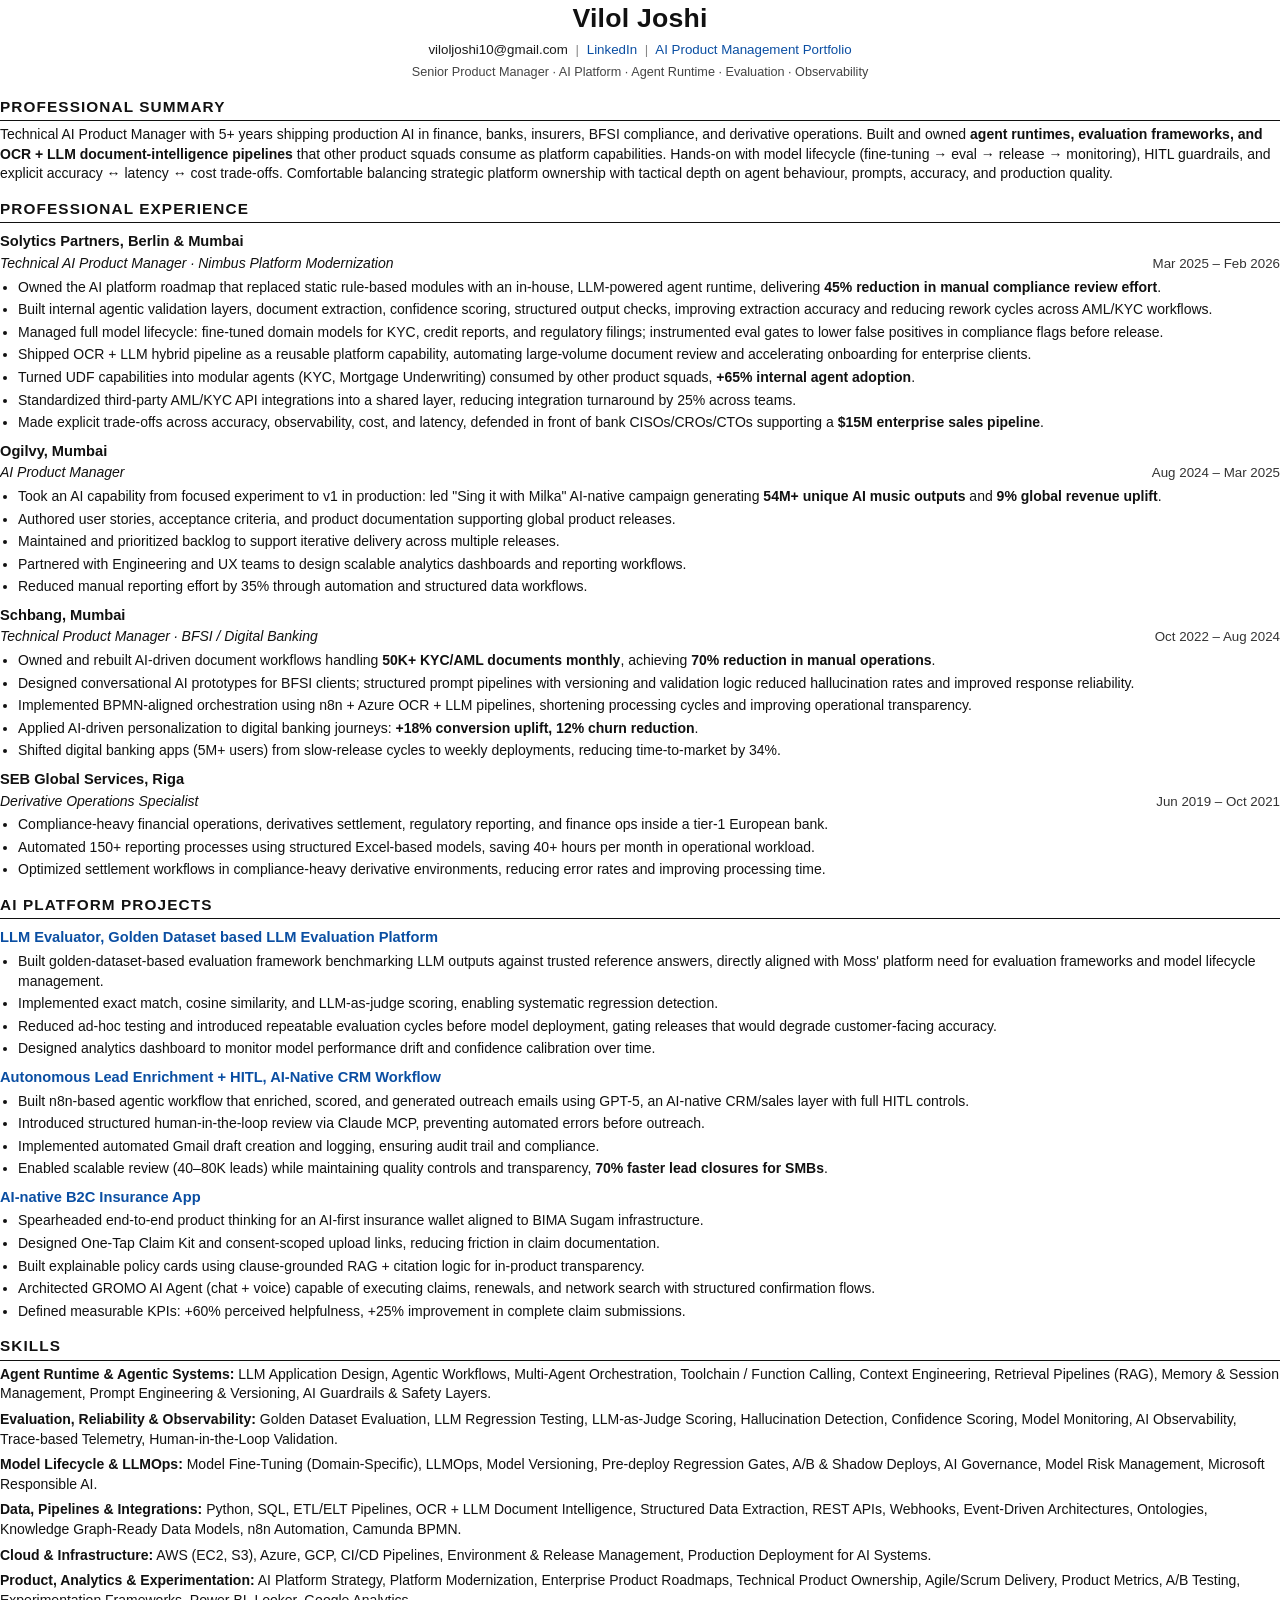
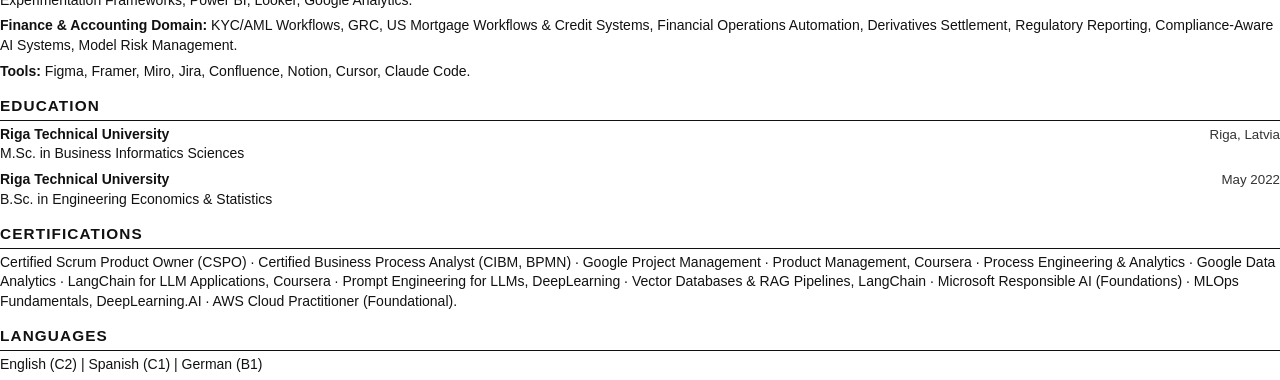
==== cv.html @ 5521d59a "chore: remove em dashes from portfolio and CV" ====
<!DOCTYPE html>
<html lang="en">
<head>
<meta charset="UTF-8">
<title>Vilol Joshi · CV · Moss Senior PM, AI Platform</title>
<style>
  @page { size: A4; margin: 18mm 16mm; }
  * { box-sizing: border-box; }
  html, body { margin: 0; padding: 0; }
  body {
    font-family: "Helvetica Neue", Helvetica, Arial, sans-serif;
    color: #111;
    font-size: 10.5pt;
    line-height: 1.4;
  }
  .page { padding: 0; }
  h1 { font-size: 20pt; margin: 0 0 4px; letter-spacing: 0.2px; }
  h2 { font-size: 11.5pt; text-transform: uppercase; letter-spacing: 1.1px; margin: 14px 0 4px; padding-bottom: 3px; border-bottom: 1px solid #111; }
  h3 { font-size: 11pt; margin: 8px 0 2px; }
  .role-line { display: flex; justify-content: space-between; align-items: baseline; gap: 12px; }
  .role { font-style: italic; font-size: 10.5pt; }
  .date { font-size: 10pt; color: #333; white-space: nowrap; }
  .contact { font-size: 10pt; color: #1a1a1a; margin-bottom: 4px; }
  .contact a { color: #0a4ea2; text-decoration: none; }
  .contact a:hover { text-decoration: underline; }
  .contact .sep { color: #888; margin: 0 4px; }
  ul { margin: 4px 0 8px; padding-left: 18px; }
  li { margin-bottom: 3px; }
  p { margin: 4px 0 8px; }
  .summary { margin-top: 4px; }
  .skill-block { margin-bottom: 6px; }
  .skill-block strong { display: inline; }
  .proj-title { color: #0a4ea2; font-weight: 600; }
  .small { font-size: 9.5pt; color: #444; }
  .header-mini { font-size: 9.5pt; color: #444; margin-bottom: 8px; }
</style>
</head>
<body>
<div class="page">

  <h1 style="text-align:center;">Vilol Joshi</h1>
  <div class="contact" style="text-align:center;">
    viloljoshi10@gmail.com
    <span class="sep">|</span>
    <a href="https://www.linkedin.com/in/viloljoshi" target="_blank">LinkedIn</a>
    <span class="sep">|</span>
    <a href="https://viloljoshi.github.io/Mossapplication/" target="_blank">AI Product Management Portfolio</a>
  </div>
  <div class="header-mini" style="text-align:center;">
    Senior Product Manager · AI Platform · Agent Runtime · Evaluation · Observability
  </div>

  <h2>Professional Summary</h2>
  <p class="summary">Technical AI Product Manager with 5+ years shipping production AI in finance, banks, insurers, BFSI compliance, and derivative operations. Built and owned <strong>agent runtimes, evaluation frameworks, and OCR + LLM document-intelligence pipelines</strong> that other product squads consume as platform capabilities. Hands-on with model lifecycle (fine-tuning → eval → release → monitoring), HITL guardrails, and explicit accuracy ↔ latency ↔ cost trade-offs. Comfortable balancing strategic platform ownership with tactical depth on agent behaviour, prompts, accuracy, and production quality.</p>

  <h2>Professional Experience</h2>

  <h3>Solytics Partners, Berlin &amp; Mumbai</h3>
  <div class="role-line">
    <span class="role">Technical AI Product Manager · Nimbus Platform Modernization</span>
    <span class="date">Mar 2025 – Feb 2026</span>
  </div>
  <ul>
    <li>Owned the AI platform roadmap that replaced static rule-based modules with an in-house, LLM-powered agent runtime, delivering <strong>45% reduction in manual compliance review effort</strong>.</li>
    <li>Built internal agentic validation layers, document extraction, confidence scoring, structured output checks, improving extraction accuracy and reducing rework cycles across AML/KYC workflows.</li>
    <li>Managed full model lifecycle: fine-tuned domain models for KYC, credit reports, and regulatory filings; instrumented eval gates to lower false positives in compliance flags before release.</li>
    <li>Shipped OCR + LLM hybrid pipeline as a reusable platform capability, automating large-volume document review and accelerating onboarding for enterprise clients.</li>
    <li>Turned UDF capabilities into modular agents (KYC, Mortgage Underwriting) consumed by other product squads, <strong>+65% internal agent adoption</strong>.</li>
    <li>Standardized third-party AML/KYC API integrations into a shared layer, reducing integration turnaround by 25% across teams.</li>
    <li>Made explicit trade-offs across accuracy, observability, cost, and latency, defended in front of bank CISOs/CROs/CTOs supporting a <strong>$15M enterprise sales pipeline</strong>.</li>
  </ul>

  <h3>Ogilvy, Mumbai</h3>
  <div class="role-line">
    <span class="role">AI Product Manager</span>
    <span class="date">Aug 2024 – Mar 2025</span>
  </div>
  <ul>
    <li>Took an AI capability from focused experiment to v1 in production: led "Sing it with Milka" AI-native campaign generating <strong>54M+ unique AI music outputs</strong> and <strong>9% global revenue uplift</strong>.</li>
    <li>Authored user stories, acceptance criteria, and product documentation supporting global product releases.</li>
    <li>Maintained and prioritized backlog to support iterative delivery across multiple releases.</li>
    <li>Partnered with Engineering and UX teams to design scalable analytics dashboards and reporting workflows.</li>
    <li>Reduced manual reporting effort by 35% through automation and structured data workflows.</li>
  </ul>

  <h3>Schbang, Mumbai</h3>
  <div class="role-line">
    <span class="role">Technical Product Manager · BFSI / Digital Banking</span>
    <span class="date">Oct 2022 – Aug 2024</span>
  </div>
  <ul>
    <li>Owned and rebuilt AI-driven document workflows handling <strong>50K+ KYC/AML documents monthly</strong>, achieving <strong>70% reduction in manual operations</strong>.</li>
    <li>Designed conversational AI prototypes for BFSI clients; structured prompt pipelines with versioning and validation logic reduced hallucination rates and improved response reliability.</li>
    <li>Implemented BPMN-aligned orchestration using n8n + Azure OCR + LLM pipelines, shortening processing cycles and improving operational transparency.</li>
    <li>Applied AI-driven personalization to digital banking journeys: <strong>+18% conversion uplift, 12% churn reduction</strong>.</li>
    <li>Shifted digital banking apps (5M+ users) from slow-release cycles to weekly deployments, reducing time-to-market by 34%.</li>
  </ul>

  <h3>SEB Global Services, Riga</h3>
  <div class="role-line">
    <span class="role">Derivative Operations Specialist</span>
    <span class="date">Jun 2019 – Oct 2021</span>
  </div>
  <ul>
    <li>Compliance-heavy financial operations, derivatives settlement, regulatory reporting, and finance ops inside a tier-1 European bank.</li>
    <li>Automated 150+ reporting processes using structured Excel-based models, saving 40+ hours per month in operational workload.</li>
    <li>Optimized settlement workflows in compliance-heavy derivative environments, reducing error rates and improving processing time.</li>
  </ul>

  <h2>AI Platform Projects</h2>

  <h3 class="proj-title">LLM Evaluator, Golden Dataset based LLM Evaluation Platform</h3>
  <ul>
    <li>Built golden-dataset-based evaluation framework benchmarking LLM outputs against trusted reference answers, directly aligned with Moss' platform need for evaluation frameworks and model lifecycle management.</li>
    <li>Implemented exact match, cosine similarity, and LLM-as-judge scoring, enabling systematic regression detection.</li>
    <li>Reduced ad-hoc testing and introduced repeatable evaluation cycles before model deployment, gating releases that would degrade customer-facing accuracy.</li>
    <li>Designed analytics dashboard to monitor model performance drift and confidence calibration over time.</li>
  </ul>

  <h3 class="proj-title">Autonomous Lead Enrichment + HITL, AI-Native CRM Workflow</h3>
  <ul>
    <li>Built n8n-based agentic workflow that enriched, scored, and generated outreach emails using GPT-5, an AI-native CRM/sales layer with full HITL controls.</li>
    <li>Introduced structured human-in-the-loop review via Claude MCP, preventing automated errors before outreach.</li>
    <li>Implemented automated Gmail draft creation and logging, ensuring audit trail and compliance.</li>
    <li>Enabled scalable review (40–80K leads) while maintaining quality controls and transparency, <strong>70% faster lead closures for SMBs</strong>.</li>
  </ul>

  <h3 class="proj-title">AI-native B2C Insurance App</h3>
  <ul>
    <li>Spearheaded end-to-end product thinking for an AI-first insurance wallet aligned to BIMA Sugam infrastructure.</li>
    <li>Designed One-Tap Claim Kit and consent-scoped upload links, reducing friction in claim documentation.</li>
    <li>Built explainable policy cards using clause-grounded RAG + citation logic for in-product transparency.</li>
    <li>Architected GROMO AI Agent (chat + voice) capable of executing claims, renewals, and network search with structured confirmation flows.</li>
    <li>Defined measurable KPIs: +60% perceived helpfulness, +25% improvement in complete claim submissions.</li>
  </ul>

  <h2>Skills</h2>

  <div class="skill-block"><strong>Agent Runtime &amp; Agentic Systems:</strong> LLM Application Design, Agentic Workflows, Multi-Agent Orchestration, Toolchain / Function Calling, Context Engineering, Retrieval Pipelines (RAG), Memory &amp; Session Management, Prompt Engineering &amp; Versioning, AI Guardrails &amp; Safety Layers.</div>

  <div class="skill-block"><strong>Evaluation, Reliability &amp; Observability:</strong> Golden Dataset Evaluation, LLM Regression Testing, LLM-as-Judge Scoring, Hallucination Detection, Confidence Scoring, Model Monitoring, AI Observability, Trace-based Telemetry, Human-in-the-Loop Validation.</div>

  <div class="skill-block"><strong>Model Lifecycle &amp; LLMOps:</strong> Model Fine-Tuning (Domain-Specific), LLMOps, Model Versioning, Pre-deploy Regression Gates, A/B &amp; Shadow Deploys, AI Governance, Model Risk Management, Microsoft Responsible AI.</div>

  <div class="skill-block"><strong>Data, Pipelines &amp; Integrations:</strong> Python, SQL, ETL/ELT Pipelines, OCR + LLM Document Intelligence, Structured Data Extraction, REST APIs, Webhooks, Event-Driven Architectures, Ontologies, Knowledge Graph-Ready Data Models, n8n Automation, Camunda BPMN.</div>

  <div class="skill-block"><strong>Cloud &amp; Infrastructure:</strong> AWS (EC2, S3), Azure, GCP, CI/CD Pipelines, Environment &amp; Release Management, Production Deployment for AI Systems.</div>

  <div class="skill-block"><strong>Product, Analytics &amp; Experimentation:</strong> AI Platform Strategy, Platform Modernization, Enterprise Product Roadmaps, Technical Product Ownership, Agile/Scrum Delivery, Product Metrics, A/B Testing, Experimentation Frameworks, Power BI, Looker, Google Analytics.</div>

  <div class="skill-block"><strong>Finance &amp; Accounting Domain:</strong> KYC/AML Workflows, GRC, US Mortgage Workflows &amp; Credit Systems, Financial Operations Automation, Derivatives Settlement, Regulatory Reporting, Compliance-Aware AI Systems, Model Risk Management.</div>

  <div class="skill-block"><strong>Tools:</strong> Figma, Framer, Miro, Jira, Confluence, Notion, Cursor, Claude Code.</div>

  <h2>Education</h2>
  <div class="role-line"><strong>Riga Technical University</strong> <span class="date">Riga, Latvia</span></div>
  <div>M.Sc. in Business Informatics Sciences</div>
  <div class="role-line" style="margin-top:6px;"><strong>Riga Technical University</strong> <span class="date">May 2022</span></div>
  <div>B.Sc. in Engineering Economics &amp; Statistics</div>

  <h2>Certifications</h2>
  <div class="skill-block">
    Certified Scrum Product Owner (CSPO) ·
    Certified Business Process Analyst (CIBM, BPMN) ·
    Google Project Management ·
    Product Management, Coursera ·
    Process Engineering &amp; Analytics ·
    Google Data Analytics ·
    LangChain for LLM Applications, Coursera ·
    Prompt Engineering for LLMs, DeepLearning ·
    Vector Databases &amp; RAG Pipelines, LangChain ·
    Microsoft Responsible AI (Foundations) ·
    MLOps Fundamentals, DeepLearning.AI ·
    AWS Cloud Practitioner (Foundational).
  </div>

  <h2>Languages</h2>
  <div class="skill-block">English (C2) | Spanish (C1) | German (B1)</div>

</div>
</body>
</html>
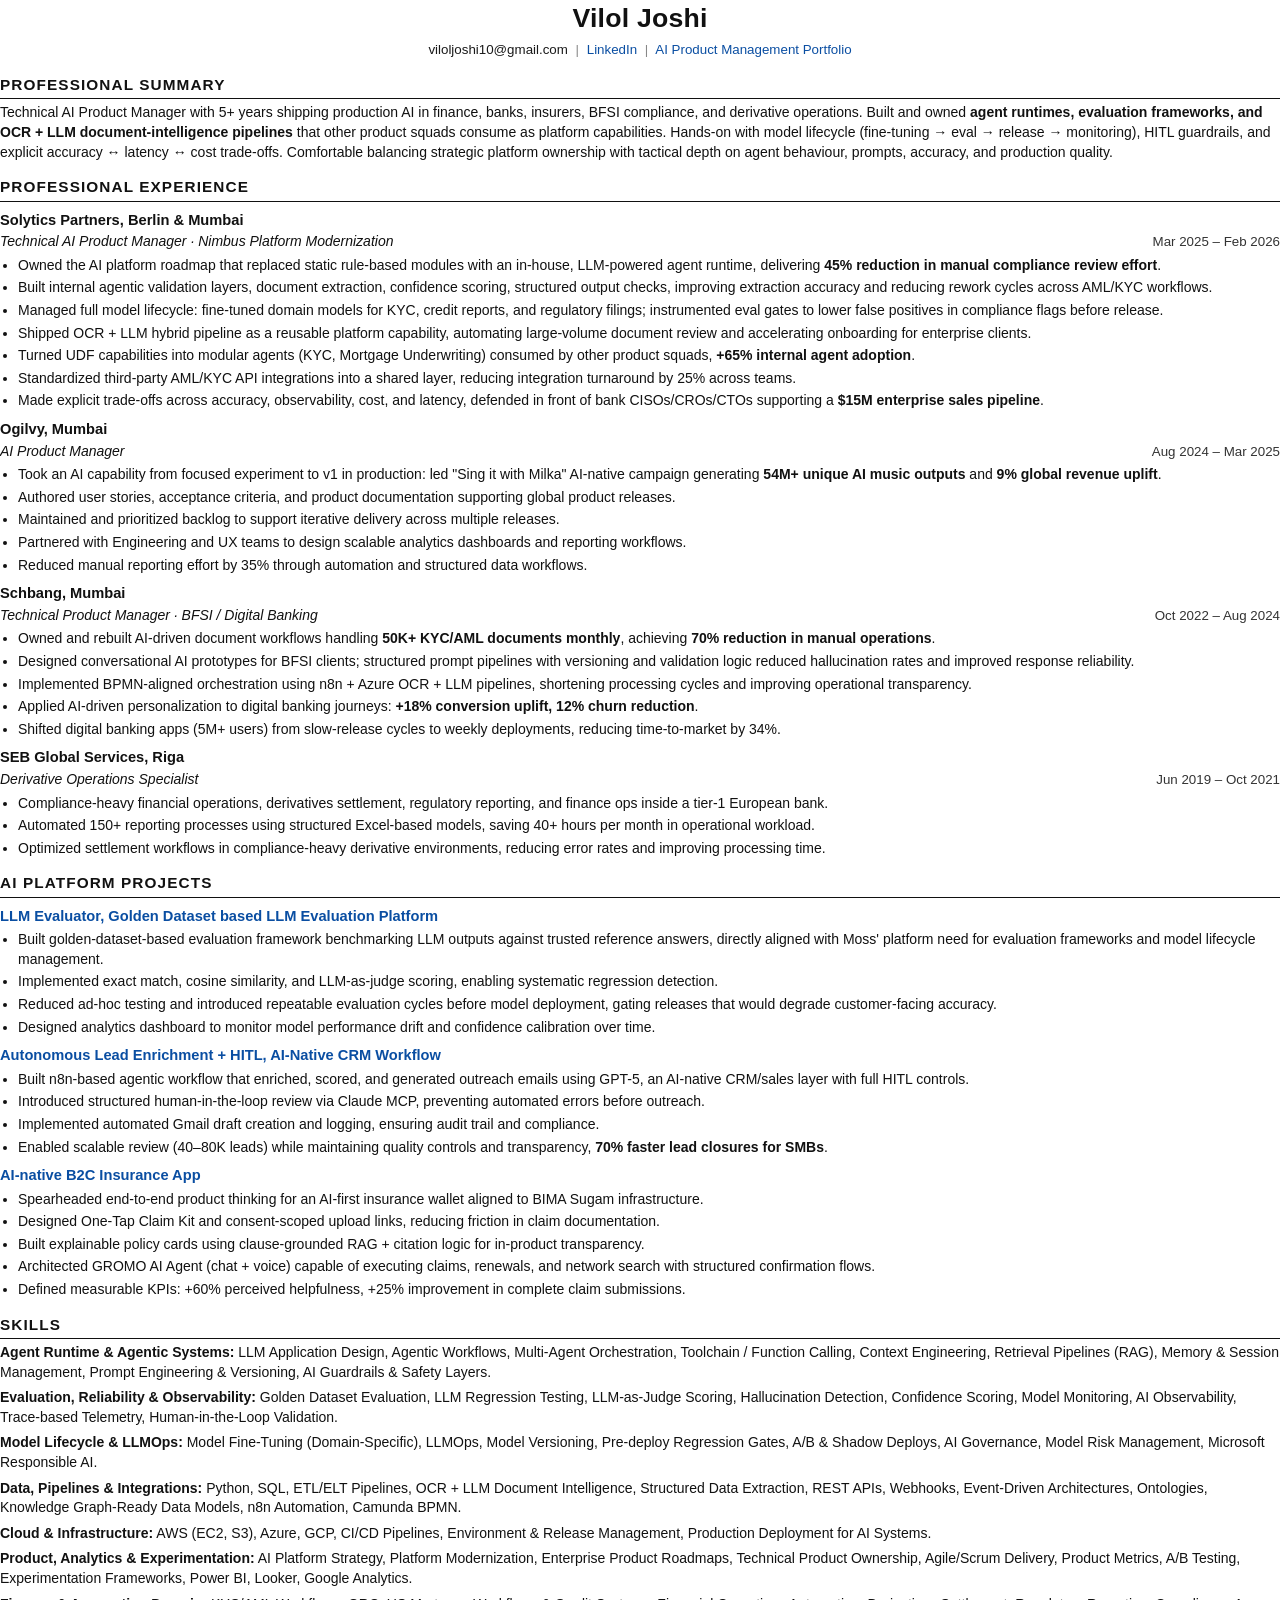
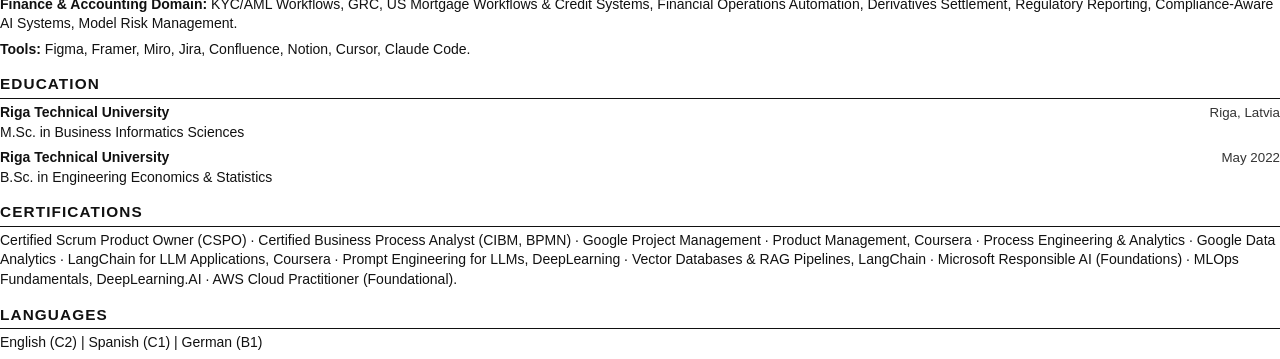
==== commit 75d52201: "chore: remove subtitle line from CV header" ====
--- a/cv.html
+++ b/cv.html
@@ -46,10 +46,6 @@
     <span class="sep">|</span>
     <a href="https://viloljoshi.github.io/Mossapplication/" target="_blank">AI Product Management Portfolio</a>
   </div>
-  <div class="header-mini" style="text-align:center;">
-    Senior Product Manager · AI Platform · Agent Runtime · Evaluation · Observability
-  </div>
-
   <h2>Professional Summary</h2>
   <p class="summary">Technical AI Product Manager with 5+ years shipping production AI in finance, banks, insurers, BFSI compliance, and derivative operations. Built and owned <strong>agent runtimes, evaluation frameworks, and OCR + LLM document-intelligence pipelines</strong> that other product squads consume as platform capabilities. Hands-on with model lifecycle (fine-tuning → eval → release → monitoring), HITL guardrails, and explicit accuracy ↔ latency ↔ cost trade-offs. Comfortable balancing strategic platform ownership with tactical depth on agent behaviour, prompts, accuracy, and production quality.</p>
 
